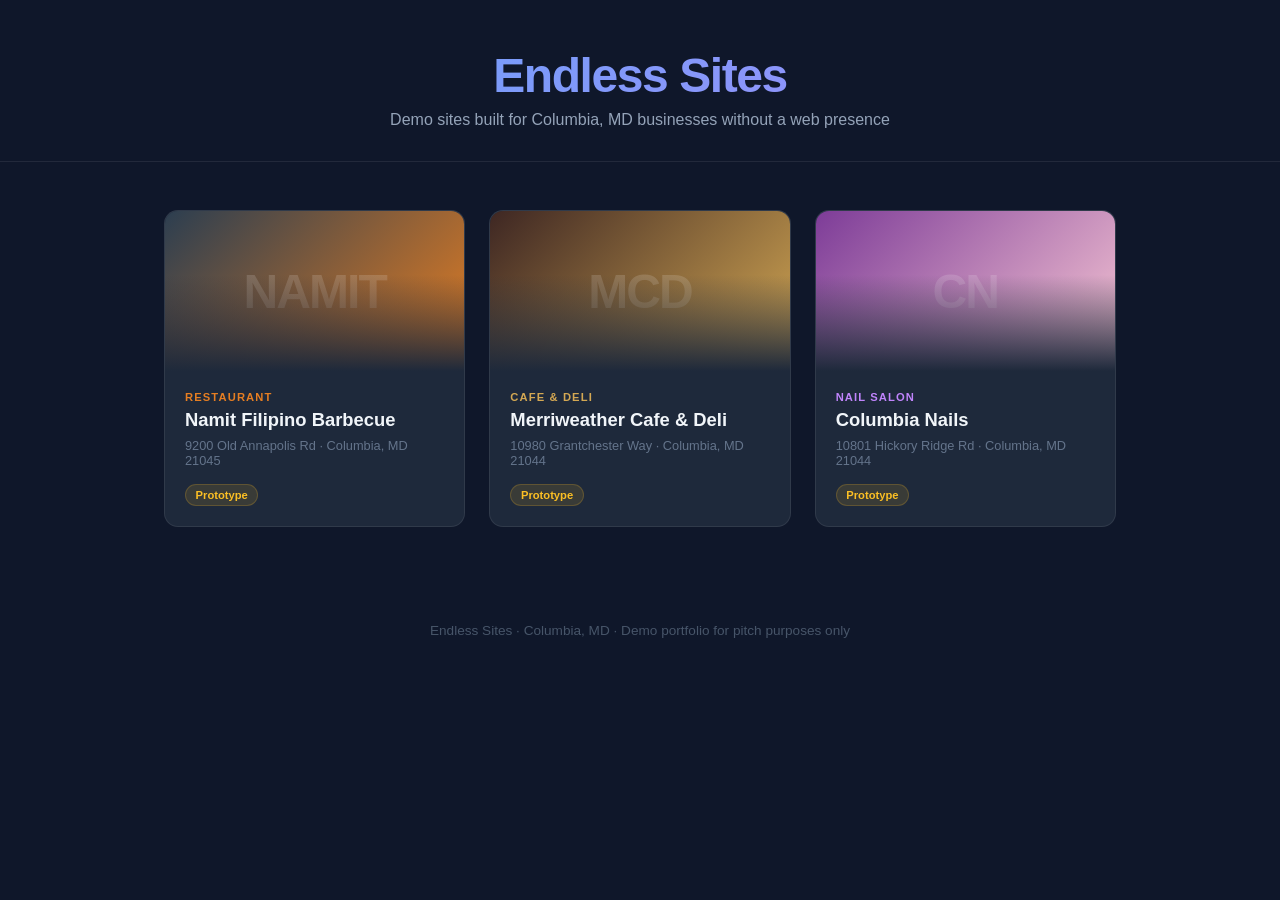
==== index.html @ b6741c49 "Add demo index page for GitHub Pages Links to all 3 prototype sites with a dark-themed portfolio gri" ====
<!DOCTYPE html>
<html lang="en">
<head>
  <meta charset="UTF-8">
  <meta name="viewport" content="width=device-width, initial-scale=1.0">
  <title>Endless Sites — Demo Portfolio</title>
  <style>
    *, *::before, *::after { box-sizing: border-box; margin: 0; padding: 0; }
    body {
      font-family: -apple-system, BlinkMacSystemFont, 'Segoe UI', Roboto, sans-serif;
      background: #0f172a;
      color: #e2e8f0;
      min-height: 100vh;
    }
    .header {
      padding: 3rem 1.5rem 2rem;
      text-align: center;
      border-bottom: 1px solid rgba(255,255,255,.08);
    }
    .header h1 {
      font-size: clamp(1.8rem, 5vw, 3rem);
      font-weight: 800;
      letter-spacing: -.03em;
      background: linear-gradient(135deg, #60a5fa, #a78bfa);
      -webkit-background-clip: text;
      -webkit-text-fill-color: transparent;
      background-clip: text;
      margin-bottom: .5rem;
    }
    .header p {
      color: #94a3b8;
      font-size: 1rem;
    }
    .grid {
      max-width: 1000px;
      margin: 3rem auto;
      padding: 0 1.5rem;
      display: grid;
      grid-template-columns: repeat(auto-fill, minmax(280px, 1fr));
      gap: 1.5rem;
    }
    .card {
      background: #1e293b;
      border: 1px solid rgba(255,255,255,.08);
      border-radius: 14px;
      overflow: hidden;
      transition: transform .2s, box-shadow .2s;
      text-decoration: none;
      color: inherit;
      display: block;
    }
    .card:hover {
      transform: translateY(-4px);
      box-shadow: 0 12px 40px rgba(0,0,0,.4);
    }
    .card__preview {
      height: 160px;
      display: flex;
      align-items: center;
      justify-content: center;
      font-size: 3rem;
      font-weight: 800;
      letter-spacing: -.04em;
      color: rgba(255,255,255,.15);
      position: relative;
      overflow: hidden;
    }
    .card__preview::after {
      content: '';
      position: absolute;
      inset: 0;
      background: linear-gradient(180deg, transparent 40%, #1e293b);
    }
    .card__body { padding: 1.25rem; }
    .card__category {
      font-size: .7rem;
      font-weight: 700;
      letter-spacing: .1em;
      text-transform: uppercase;
      margin-bottom: .4rem;
    }
    .card__name {
      font-size: 1.15rem;
      font-weight: 700;
      margin-bottom: .4rem;
      color: #f1f5f9;
    }
    .card__address {
      font-size: .8rem;
      color: #64748b;
      margin-bottom: 1rem;
    }
    .card__status {
      display: inline-block;
      font-size: .7rem;
      font-weight: 600;
      padding: .25rem .6rem;
      border-radius: 50px;
      background: rgba(251,191,36,.12);
      color: #fbbf24;
      border: 1px solid rgba(251,191,36,.2);
    }
    .footer {
      text-align: center;
      padding: 3rem 1.5rem;
      color: #475569;
      font-size: .85rem;
    }
  </style>
</head>
<body>

  <div class="header">
    <h1>Endless Sites</h1>
    <p>Demo sites built for Columbia, MD businesses without a web presence</p>
  </div>

  <div class="grid">

    <a href="sites/namit-filipino-barbecue-columbia/index.html" class="card">
      <div class="card__preview" style="background: linear-gradient(135deg, #2C3E50, #E67E22);">
        NAMIT
      </div>
      <div class="card__body">
        <div class="card__category" style="color: #E67E22;">Restaurant</div>
        <div class="card__name">Namit Filipino Barbecue</div>
        <div class="card__address">9200 Old Annapolis Rd · Columbia, MD 21045</div>
        <span class="card__status">Prototype</span>
      </div>
    </a>

    <a href="sites/merriweather-cafe-deli-columbia/index.html" class="card">
      <div class="card__preview" style="background: linear-gradient(135deg, #3E2723, #D4A853);">
        MCD
      </div>
      <div class="card__body">
        <div class="card__category" style="color: #D4A853;">Cafe &amp; Deli</div>
        <div class="card__name">Merriweather Cafe &amp; Deli</div>
        <div class="card__address">10980 Grantchester Way · Columbia, MD 21044</div>
        <span class="card__status">Prototype</span>
      </div>
    </a>

    <a href="sites/columbia-nails-hickory-ridge/index.html" class="card">
      <div class="card__preview" style="background: linear-gradient(135deg, #7D3C98, #F8C8D4);">
        CN
      </div>
      <div class="card__body">
        <div class="card__category" style="color: #c084fc;">Nail Salon</div>
        <div class="card__name">Columbia Nails</div>
        <div class="card__address">10801 Hickory Ridge Rd · Columbia, MD 21044</div>
        <span class="card__status">Prototype</span>
      </div>
    </a>

  </div>

  <div class="footer">
    Endless Sites · Columbia, MD · Demo portfolio for pitch purposes only
  </div>

</body>
</html>
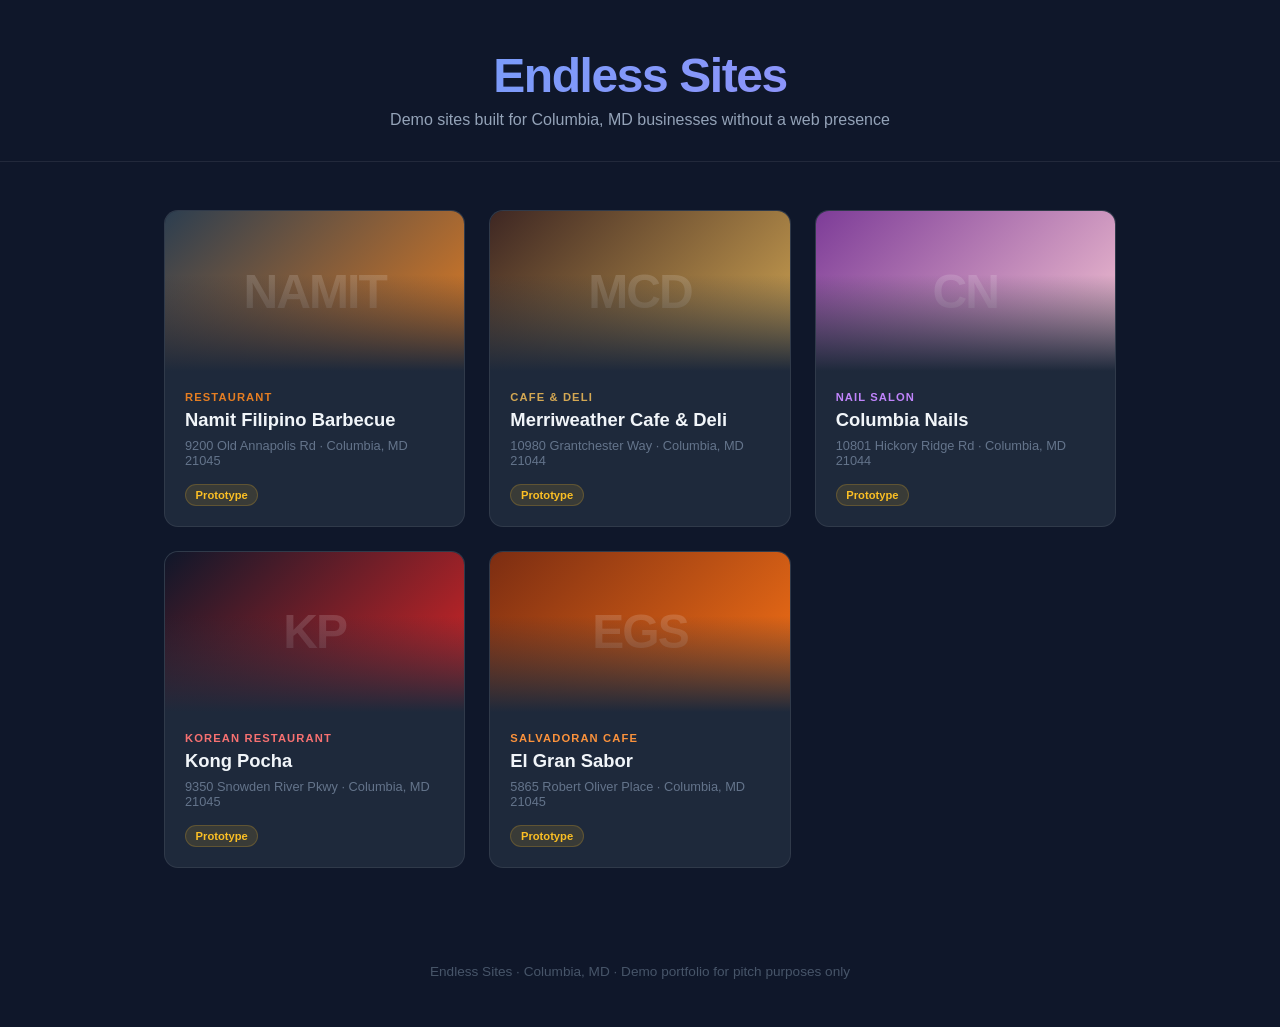
==== commit 9e309794: "Add Kong Pocha and El Gran Sabor to demo index page https://claude.ai/code/session_01D91V3N1MaXd9osg" ====
--- a/index.html
+++ b/index.html
@@ -153,6 +153,30 @@
       </div>
     </a>
 
+    <a href="sites/kong-pocha-columbia/index.html" class="card">
+      <div class="card__preview" style="background: linear-gradient(135deg, #0f172a, #dc2626);">
+        KP
+      </div>
+      <div class="card__body">
+        <div class="card__category" style="color: #f87171;">Korean Restaurant</div>
+        <div class="card__name">Kong Pocha</div>
+        <div class="card__address">9350 Snowden River Pkwy · Columbia, MD 21045</div>
+        <span class="card__status">Prototype</span>
+      </div>
+    </a>
+
+    <a href="sites/el-gran-sabor-columbia/index.html" class="card">
+      <div class="card__preview" style="background: linear-gradient(135deg, #7c2d12, #f97316);">
+        EGS
+      </div>
+      <div class="card__body">
+        <div class="card__category" style="color: #fb923c;">Salvadoran Cafe</div>
+        <div class="card__name">El Gran Sabor</div>
+        <div class="card__address">5865 Robert Oliver Place · Columbia, MD 21045</div>
+        <span class="card__status">Prototype</span>
+      </div>
+    </a>
+
   </div>
 
   <div class="footer">
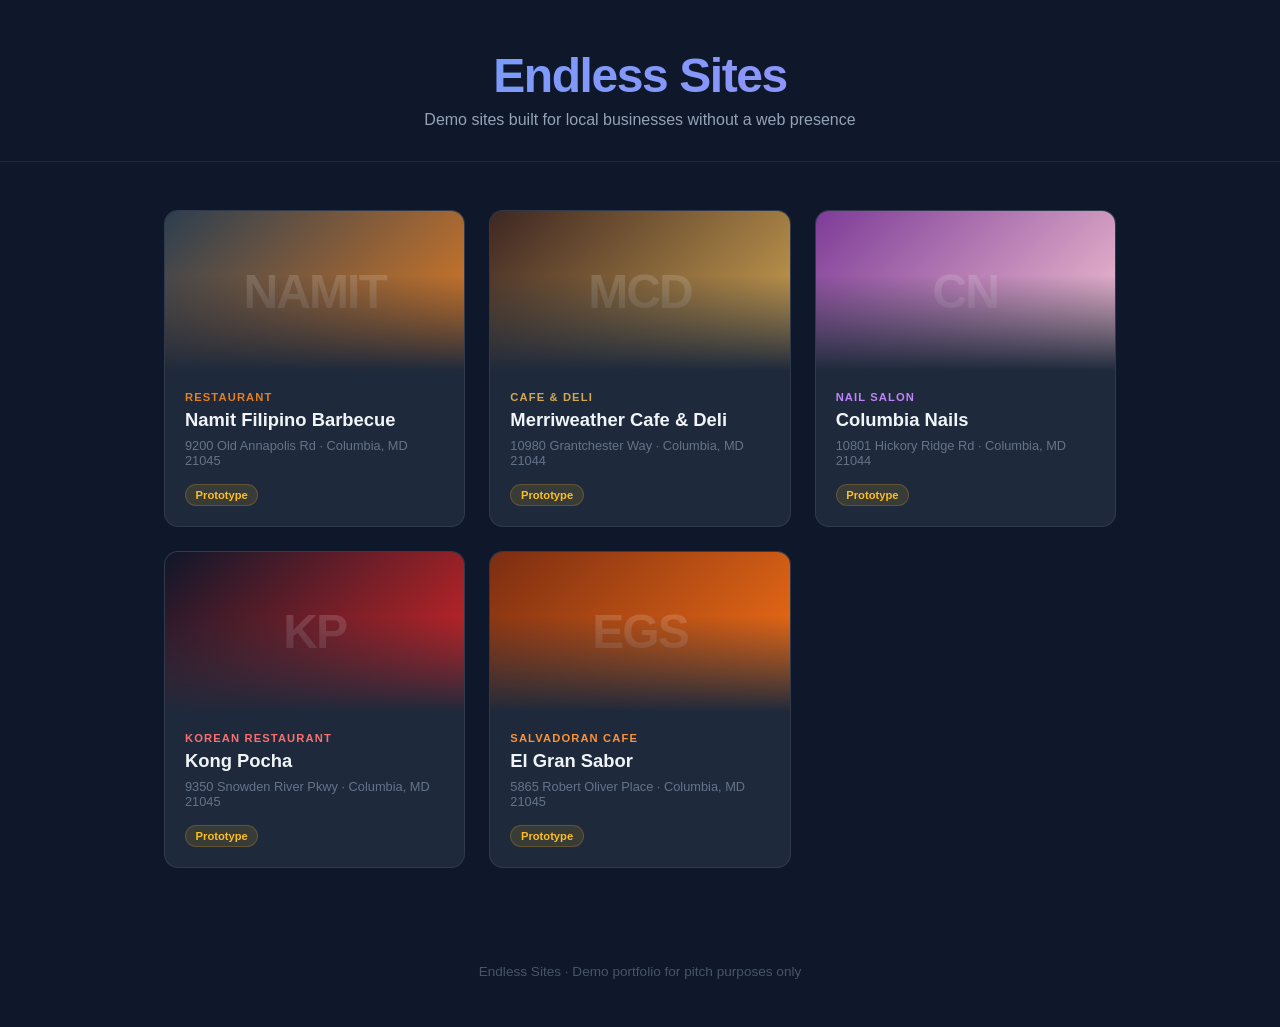
==== commit d98519f2: "Remove Columbia MD from portfolio page header and footer https://claude.ai/code/session_01D91V3N1MaX" ====
--- a/index.html
+++ b/index.html
@@ -112,7 +112,7 @@
 
   <div class="header">
     <h1>Endless Sites</h1>
-    <p>Demo sites built for Columbia, MD businesses without a web presence</p>
+    <p>Demo sites built for local businesses without a web presence</p>
   </div>
 
   <div class="grid">
@@ -180,7 +180,7 @@
   </div>
 
   <div class="footer">
-    Endless Sites · Columbia, MD · Demo portfolio for pitch purposes only
+    Endless Sites · Demo portfolio for pitch purposes only
   </div>
 
 </body>
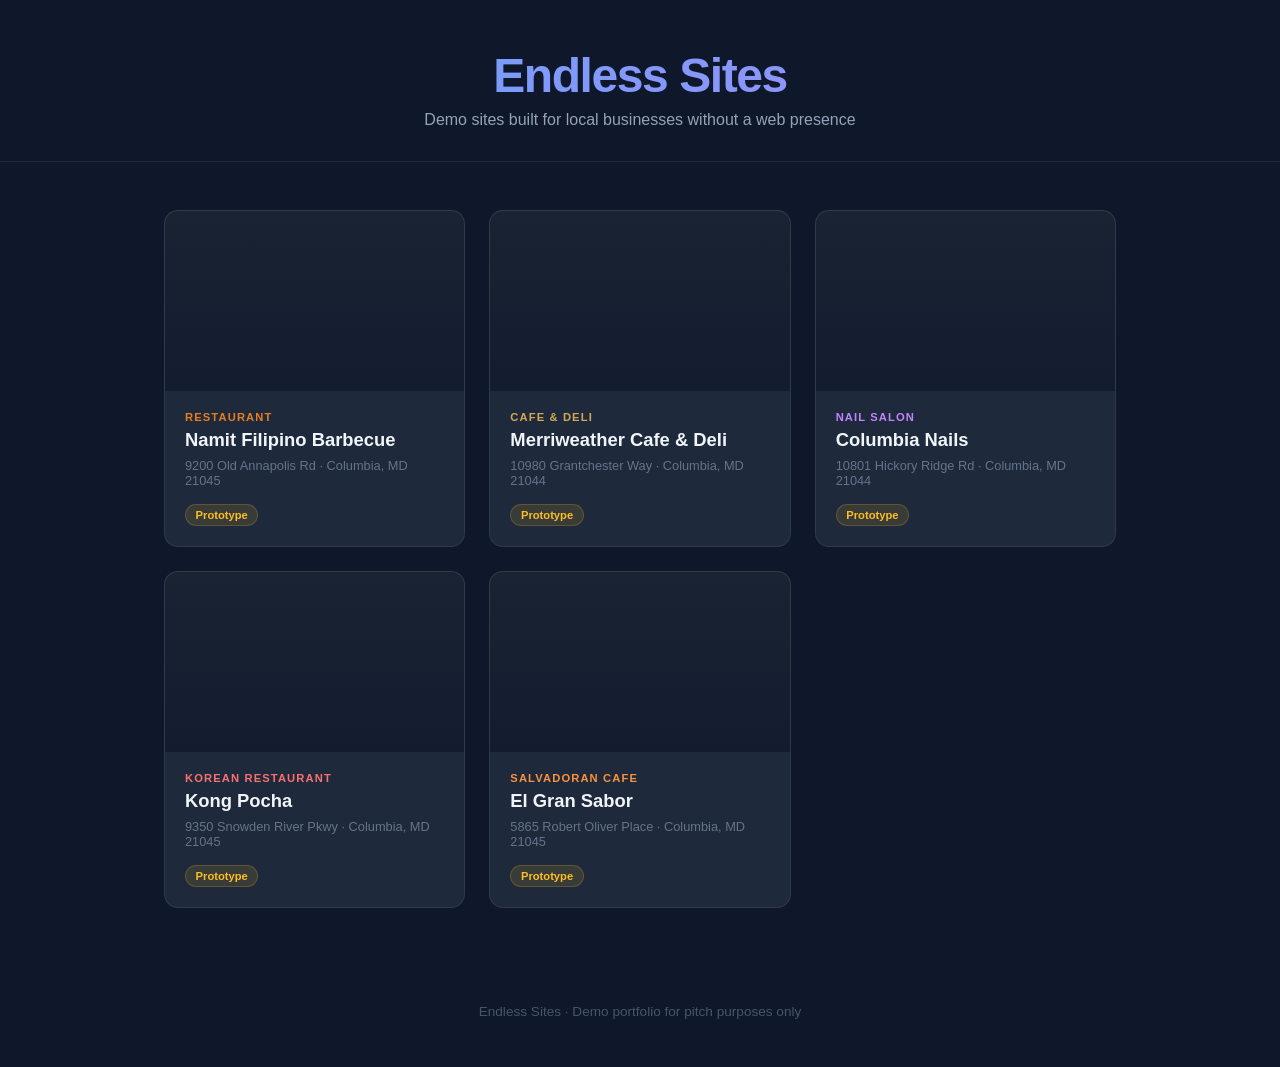
==== commit 8e638325: "Replace gradient placeholders with hero photos on portfolio index https://claude.ai/code/session_01D" ====
--- a/index.html
+++ b/index.html
@@ -54,22 +54,17 @@
       box-shadow: 0 12px 40px rgba(0,0,0,.4);
     }
     .card__preview {
-      height: 160px;
-      display: flex;
-      align-items: center;
-      justify-content: center;
-      font-size: 3rem;
-      font-weight: 800;
-      letter-spacing: -.04em;
-      color: rgba(255,255,255,.15);
+      height: 180px;
       position: relative;
       overflow: hidden;
+      background-size: cover;
+      background-position: center;
     }
     .card__preview::after {
       content: '';
       position: absolute;
       inset: 0;
-      background: linear-gradient(180deg, transparent 40%, #1e293b);
+      background: linear-gradient(180deg, rgba(0,0,0,.15) 0%, rgba(15,23,42,.7) 100%);
     }
     .card__body { padding: 1.25rem; }
     .card__category {
@@ -118,9 +113,7 @@
   <div class="grid">
 
     <a href="sites/namit-filipino-barbecue-columbia/index.html" class="card">
-      <div class="card__preview" style="background: linear-gradient(135deg, #2C3E50, #E67E22);">
-        NAMIT
-      </div>
+      <div class="card__preview" style="background-image: url('https://images.unsplash.com/photo-1555992336-03a23c7b20ee?w=600&q=80&fit=crop');"></div>
       <div class="card__body">
         <div class="card__category" style="color: #E67E22;">Restaurant</div>
         <div class="card__name">Namit Filipino Barbecue</div>
@@ -130,9 +123,7 @@
     </a>
 
     <a href="sites/merriweather-cafe-deli-columbia/index.html" class="card">
-      <div class="card__preview" style="background: linear-gradient(135deg, #3E2723, #D4A853);">
-        MCD
-      </div>
+      <div class="card__preview" style="background-image: url('https://images.unsplash.com/photo-1509042239860-f550ce710b93?w=600&q=80&fit=crop');"></div>
       <div class="card__body">
         <div class="card__category" style="color: #D4A853;">Cafe &amp; Deli</div>
         <div class="card__name">Merriweather Cafe &amp; Deli</div>
@@ -142,9 +133,7 @@
     </a>
 
     <a href="sites/columbia-nails-hickory-ridge/index.html" class="card">
-      <div class="card__preview" style="background: linear-gradient(135deg, #7D3C98, #F8C8D4);">
-        CN
-      </div>
+      <div class="card__preview" style="background-image: url('https://images.unsplash.com/photo-1604654894610-df63bc536371?w=600&q=80&fit=crop');"></div>
       <div class="card__body">
         <div class="card__category" style="color: #c084fc;">Nail Salon</div>
         <div class="card__name">Columbia Nails</div>
@@ -154,9 +143,7 @@
     </a>
 
     <a href="sites/kong-pocha-columbia/index.html" class="card">
-      <div class="card__preview" style="background: linear-gradient(135deg, #0f172a, #dc2626);">
-        KP
-      </div>
+      <div class="card__preview" style="background-image: url('https://images.unsplash.com/ebNZJGWd4zY?w=600&q=80&fit=crop');"></div>
       <div class="card__body">
         <div class="card__category" style="color: #f87171;">Korean Restaurant</div>
         <div class="card__name">Kong Pocha</div>
@@ -166,9 +153,7 @@
     </a>
 
     <a href="sites/el-gran-sabor-columbia/index.html" class="card">
-      <div class="card__preview" style="background: linear-gradient(135deg, #7c2d12, #f97316);">
-        EGS
-      </div>
+      <div class="card__preview" style="background-image: url('https://images.unsplash.com/cYHbHxVCwDs?w=600&q=80&fit=crop');"></div>
       <div class="card__body">
         <div class="card__category" style="color: #fb923c;">Salvadoran Cafe</div>
         <div class="card__name">El Gran Sabor</div>
